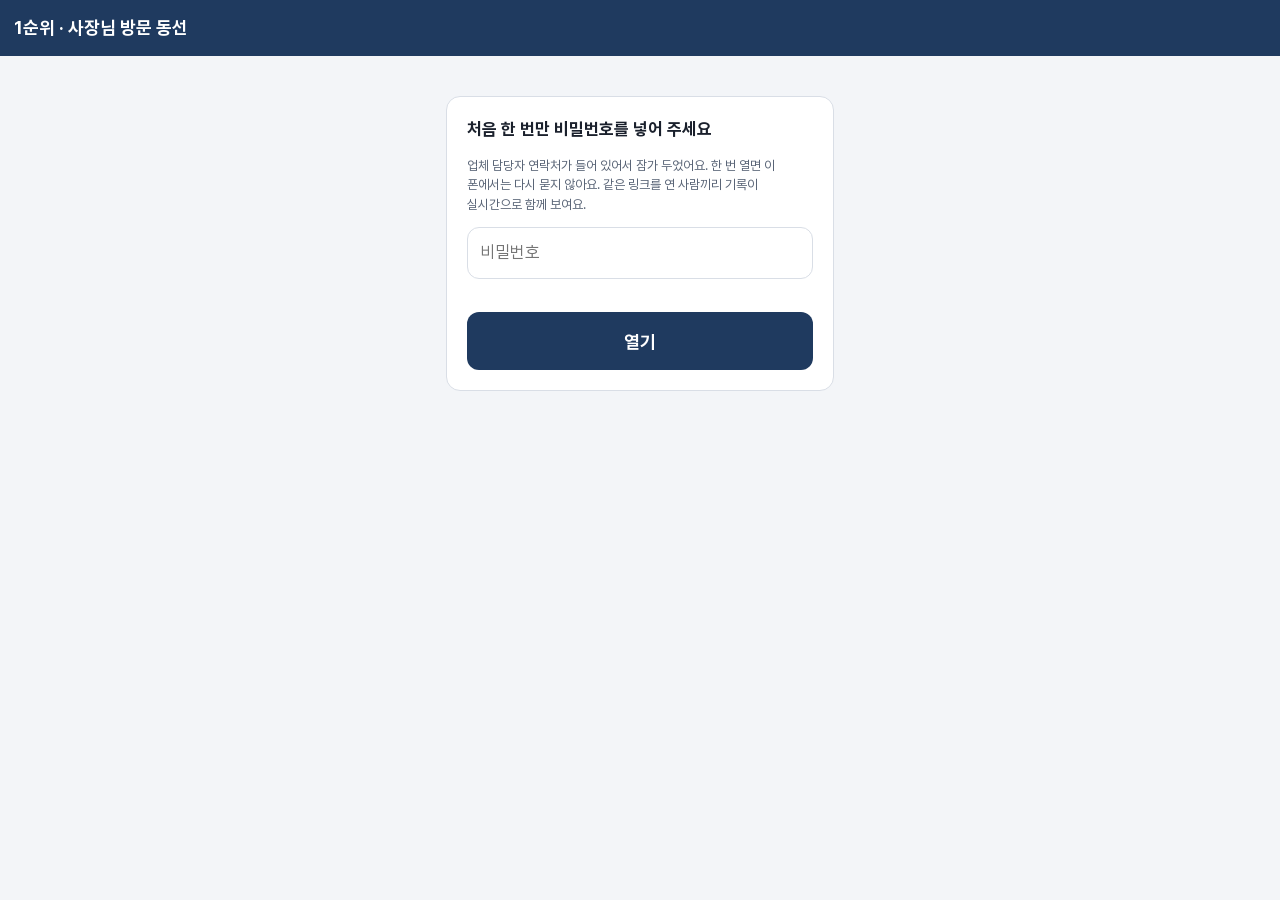
==== p1/index.html @ 14dbc997 "연결 상태 표시를 채널 상태로 판정, 재연결 시 전체 맞추기; 검증 보강" ====
<!doctype html>
<html lang="ko"><head><meta charset="utf-8">
<meta name="viewport" content="width=device-width,initial-scale=1,viewport-fit=cover">
<meta name="robots" content="noindex,nofollow">
<title>1순위 · 사장님 방문 동선 · EXPO 방문 기록</title>
<meta name="theme-color" content="#1f3a5f">
<meta name="apple-mobile-web-app-capable" content="yes">
<link rel="manifest" href="manifest.webmanifest">
<link rel="icon" href="icon.svg" type="image/svg+xml">
<link rel="apple-touch-icon" href="icon.svg">
<link rel="stylesheet" href="../shared/app.css?v=20261126b">
</head><body class="p1">
<noscript>이 화면은 자바스크립트가 켜져 있어야 열려요.</noscript>
<script>window.APP={id:'p1',title:'1순위 · 사장님 방문 동선',db:'expo2026-p1'};window.APP_VERSION='20261126b';</script>
<script src="../shared/supabase.js?v=20261126b"></script>
<script src="../shared/sync-config.js?v=20261126b"></script>
<script src="../shared/app.js?v=20261126b"></script>
</body></html>
---- shared/app.css ----
@font-face{font-family:'Pretendard';font-weight:400;font-display:swap;src:url(fonts/Pretendard-Regular.woff2) format('woff2')}
@font-face{font-family:'Pretendard';font-weight:700;font-display:swap;src:url(fonts/Pretendard-Bold.woff2) format('woff2')}
:root{--navy:#1f3a5f;--navy2:#2c5282;--orange:#e8772e;--blue:#3b6fd4;--bg:#f3f5f8;--line:#d9dee6;--ink:#1a202c;--sub:#5a6577;--ok:#1f8a4c;--warn:#b7791f}
*{box-sizing:border-box;-webkit-tap-highlight-color:transparent}
html,body{margin:0;background:var(--bg);color:var(--ink);font-family:'Pretendard',-apple-system,'Apple SD Gothic Neo','Malgun Gothic',sans-serif;font-size:17px;line-height:1.5;word-break:keep-all;overflow-wrap:anywhere}
button,input,textarea,select{font:inherit;color:inherit}
a{color:var(--navy2)}
.top{position:sticky;top:0;z-index:10;background:var(--navy);color:#fff;padding:calc(10px + env(safe-area-inset-top)) 14px 10px;display:flex;align-items:center;gap:10px;min-height:56px}
.top h1{font-size:18px;margin:0;flex:1;line-height:1.25}
.top .back{background:none;border:0;color:#fff;font-size:26px;min-width:44px;min-height:44px;padding:0;cursor:pointer}
.saved{font-size:13px;opacity:.9;white-space:nowrap}
.saved.dirty{color:#ffd58a}
main{padding:12px 12px calc(96px + env(safe-area-inset-bottom));max-width:720px;margin:0 auto}
.hint{background:#fff;border-left:5px solid var(--orange);border-radius:10px;padding:10px 12px;font-size:15px;color:var(--sub);margin-bottom:12px}
.prog{display:flex;justify-content:space-between;align-items:center;margin:4px 2px 10px;font-weight:700}
.bar{height:8px;background:#dfe5ee;border-radius:8px;overflow:hidden;margin-bottom:14px}.bar i{display:block;height:100%;background:var(--ok)}
.card{background:#fff;border:1px solid var(--line);border-radius:14px;padding:14px;margin-bottom:12px;box-shadow:0 1px 2px rgba(0,0,0,.04)}
.card.done{border-color:#9bd3b2;background:#f6fcf8}
.crow{display:flex;gap:12px;align-items:flex-start}
.mark{flex:0 0 38px;height:38px;border-radius:50%;display:flex;align-items:center;justify-content:center;color:#fff;font-weight:700;font-size:18px;background:var(--orange)}
.p2 .mark{background:var(--blue)}
.cmain{flex:1;min-width:0;cursor:pointer}
.cname{font-weight:700;font-size:19px;line-height:1.3}
.ctopic{color:var(--sub);font-size:15px}
.badge{display:inline-block;background:#3d4f66;color:#fff;font-size:13px;border-radius:6px;padding:2px 8px;margin-top:6px}
.badge.none{background:#eef1f5;color:var(--sub)}
.cask{font-size:15px;margin-top:8px;border-left:4px solid var(--orange);padding-left:8px}
.cstat{font-size:13px;color:var(--sub);margin-top:6px}
.chk{flex:0 0 auto;min-width:64px;min-height:56px;border-radius:12px;border:2px solid var(--line);background:#fff;font-weight:700;font-size:14px;cursor:pointer;padding:4px 6px}
.chk.on{background:var(--ok);border-color:var(--ok);color:#fff}
.sec{background:#fff;border:1px solid var(--line);border-radius:14px;padding:14px;margin-bottom:12px}
.sec h2{font-size:17px;margin:0 0 8px}
.sec ul{margin:0;padding-left:20px}.sec li{margin:3px 0}
.ask{background:#fff7ef;border-left:5px solid var(--orange);padding:10px 12px;border-radius:8px;font-weight:700}
.contact{display:flex;justify-content:space-between;align-items:center;gap:8px;padding:8px 0;border-top:1px solid #eef1f5}
.contact:first-of-type{border-top:0}
.tel{display:inline-flex;align-items:center;justify-content:center;min-height:48px;min-width:132px;padding:0 14px;border-radius:12px;background:#e8f0fb;color:var(--navy2);font-weight:700;text-decoration:none;white-space:nowrap}
label.f{display:block;font-weight:700;margin:12px 0 6px}
textarea,input[type=text],input[type=date],input[type=password]{width:100%;border:1.5px solid var(--line);border-radius:12px;padding:12px;background:#fff;font-size:17px}
textarea{min-height:96px;resize:vertical}
textarea:focus,input:focus{outline:none;border-color:var(--navy2);box-shadow:0 0 0 3px rgba(44,82,130,.15)}
.btn{display:inline-flex;align-items:center;justify-content:center;gap:6px;min-height:52px;padding:0 16px;border-radius:12px;border:0;background:var(--navy);color:#fff;font-weight:700;font-size:16px;cursor:pointer;text-decoration:none}
.btn.sub{background:#e8edf4;color:var(--navy)}
.btn.warn{background:#fdecec;color:#b42318}
.btn.big{width:100%;min-height:58px;font-size:18px}
.btns{display:grid;grid-template-columns:1fr 1fr;gap:8px;margin-top:8px}
.btns.one{grid-template-columns:1fr}
.visit{width:100%;min-height:60px;font-size:18px;border-radius:14px;border:2px solid var(--ok);background:#fff;color:var(--ok);font-weight:700;cursor:pointer}
.visit.on{background:var(--ok);color:#fff}
.photos{display:grid;grid-template-columns:repeat(3,1fr);gap:6px;margin-top:8px}
.ph{position:relative;aspect-ratio:1;border-radius:10px;overflow:hidden;background:#e5e9ef}
.ph img{width:100%;height:100%;object-fit:cover;display:block}
.ph button{position:absolute;top:4px;right:4px;width:36px;height:36px;border-radius:50%;border:0;background:rgba(0,0,0,.6);color:#fff;font-size:18px;cursor:pointer}
.small{font-size:13px;color:var(--sub)}
.nav{position:fixed;left:0;right:0;bottom:0;z-index:10;background:#fff;border-top:1px solid var(--line);display:grid;grid-template-columns:repeat(3,1fr);padding-bottom:env(safe-area-inset-bottom)}
.nav button{min-height:62px;border:0;background:none;font-weight:700;font-size:15px;color:var(--sub);cursor:pointer}
.nav button.on{color:var(--navy);box-shadow:inset 0 3px 0 var(--navy)}
.savebar{position:fixed;left:0;right:0;bottom:0;z-index:11;background:#fff;border-top:1px solid var(--line);padding:8px 12px calc(8px + env(safe-area-inset-bottom));display:flex;gap:8px;align-items:center}
.savebar .btn{flex:1}
.lock{max-width:420px;margin:40px auto;padding:0 16px}
.lock .sec{padding:20px}
.err{color:#b42318;font-weight:700;margin-top:8px;min-height:1.5em}
.toast{position:fixed;left:50%;bottom:90px;transform:translateX(-50%);background:#1a202c;color:#fff;padding:10px 16px;border-radius:12px;font-size:15px;z-index:50;opacity:0;transition:opacity .2s;pointer-events:none;max-width:90vw;text-align:center}
.toast.show{opacity:1}
.chkline{display:flex;align-items:center;gap:10px;min-height:48px;font-weight:700}
.chkline input{width:24px;height:24px}
.busy{opacity:.6;pointer-events:none}
/* ---- report (A4) ---- */
.rep-wrap{overflow-x:auto;margin-top:12px}
.rep{background:#fff;color:#111;width:100%;max-width:210mm;margin:0 auto;padding:14mm 12mm;font-size:12.5px;line-height:1.55;box-shadow:0 1px 4px rgba(0,0,0,.12)}
.rep h1{font-size:20px;margin:0 0 2px}
.rep .rmeta{color:#444;font-size:12px;border-bottom:2px solid #1f3a5f;padding-bottom:6px;margin-bottom:10px}
.rep h2{font-size:15px;margin:16px 0 6px;color:#1f3a5f}
.rep h3{font-size:14px;margin:0 0 4px}
.rep table{width:100%;border-collapse:collapse;font-size:12px}
.rep th,.rep td{border:1px solid #bbb;padding:4px 6px;text-align:left;vertical-align:top}
.rep th{background:#eef2f7}
.rep .co{border:1px solid #ccc;border-radius:6px;padding:8px 10px;margin:10px 0;break-inside:avoid-page}
.rep .lbl{font-weight:700;color:#1f3a5f}
.rep ul{margin:2px 0 4px;padding-left:18px}
.rep .rph{display:grid;grid-template-columns:repeat(3,1fr);gap:4px;margin-top:4px}
.rep .rph figure{margin:0}.rep .rph img{width:100%;height:42mm;object-fit:contain;background:#f4f4f4;border:1px solid #ddd}
.rep .rph figcaption{font-size:10px;color:#555;text-align:center}
.rep .opinion{white-space:pre-wrap;border:1px solid #ccc;background:#fafbfc;padding:8px;border-radius:6px}
.pre{white-space:pre-wrap}
@media print{
  @page{size:A4;margin:12mm}
  body{background:#fff}
  body.printing > *:not(#print-root){display:none!important}
  #print-root{display:block!important}
  #print-root .rep{box-shadow:none;padding:0;max-width:none;font-size:11.5pt}
}
#print-root{display:none}
/* ---- v2: 함께 쓰기·상태·녹음 ---- */
.who{position:sticky;top:56px;z-index:9;background:#e9eef5;border-bottom:1px solid var(--line);display:flex;flex-wrap:wrap;gap:4px 10px;align-items:center;padding:6px 14px;font-size:13px}
.who b{color:var(--navy)}
.net{border-radius:20px;padding:1px 8px;background:#f2d9d9;color:#8a1f1f;font-weight:700}
.net.on{background:#d6f0df;color:#14663a}
.net.off{background:#f6e7c8;color:#7a5410}
.peers{color:var(--sub)}
.mk{font-size:12px;color:#6b7686;margin-top:3px;min-height:1em}
.dash{display:grid;grid-template-columns:repeat(3,1fr);gap:8px;margin:4px 0 10px}
.dash .d{background:#fff;border:1px solid var(--line);border-radius:12px;text-align:center;padding:8px 4px;font-size:14px;color:var(--sub)}
.dash .d b{display:block;font-size:26px;color:var(--ink);line-height:1.1}
.dash .done b{color:var(--ok)}.dash .doing b{color:#c26a00}
.bar{display:flex}.bar .b-done{background:var(--ok)}.bar .b-doing{background:#f0a23b}
.stcol{display:flex;flex-direction:column;align-items:center;max-width:84px}
.chk.s-none{background:#fff;color:var(--sub)}
.chk.s-doing{background:#fff3e0;border-color:#f0a23b;color:#9a5600}
.chk.s-done{background:var(--ok);border-color:var(--ok);color:#fff}
.card.st-done{border-color:#9bd3b2;background:#f6fcf8}.card.st-doing{border-color:#f5c27d;background:#fffaf2}
.seg{display:grid;grid-template-columns:repeat(3,1fr);gap:6px}
.seg button{min-height:56px;border-radius:12px;border:2px solid var(--line);background:#fff;font-weight:700;font-size:17px;cursor:pointer;color:var(--sub)}
.seg button.on.s-none{border-color:#8a94a6;color:var(--ink)}
.seg button.on.s-doing{background:#fff3e0;border-color:#f0a23b;color:#9a5600}
.seg button.on.s-done{background:var(--ok);border-color:var(--ok);color:#fff}
.phw{display:flex;flex-direction:column}
.rep-btn{display:flex;align-items:center;justify-content:center;min-height:40px;margin-top:4px;border-radius:10px;background:#eef2f7;color:var(--navy);font-weight:700;font-size:14px;cursor:pointer}
.notice{background:#fff7e6;border:1px solid #f3d29a;color:#7a4b00;border-radius:10px;padding:8px 10px;font-size:14px;font-weight:700;margin-bottom:8px}
.rec{border-top:1px solid #eef1f5;padding-top:10px;margin-top:10px}
.rhead{display:flex;justify-content:space-between;align-items:center}
.rst{font-size:13px;font-weight:700;border-radius:20px;padding:2px 9px;background:#eef1f5;color:var(--sub)}
.rs-done{background:#d6f0df;color:#14663a}.rs-failed{background:#fde2e2;color:#a11}.rs-processing{background:#e3ecfb;color:#1d4fa8}.rs-pending,.rs-uploading{background:#f6e7c8;color:#7a5410}
.sumbox{background:#f4f8ff;border:1px solid #c9d8f2;border-radius:12px;padding:10px 12px;margin-top:8px}
.sumh{font-weight:700;color:var(--navy2);margin-bottom:4px}
.sumt{font-weight:700;margin-top:6px}
.sumbox ul{margin:2px 0;padding-left:18px}
.qa{margin:4px 0;font-size:15px}
.live{background:#fafafa;border:1px dashed #bbb;border-radius:10px;padding:8px;margin-top:8px;white-space:pre-wrap;min-height:48px;font-size:15px}
.live i{color:#888}
details.sub{margin-top:8px;background:#fafbfc;border:1px solid #e3e7ee;border-radius:10px;padding:6px 10px}
details.sub summary{cursor:pointer;font-weight:700;min-height:36px;display:flex;align-items:center;gap:6px}
.warnbox{border-color:#f3d29a;background:#fffaf0}
.rep .rsum{border-left:3px solid #c9d8f2;padding-left:8px;margin:6px 0}
.rep .sumt{font-weight:700;margin-top:4px}.rep .qa{font-size:12px}
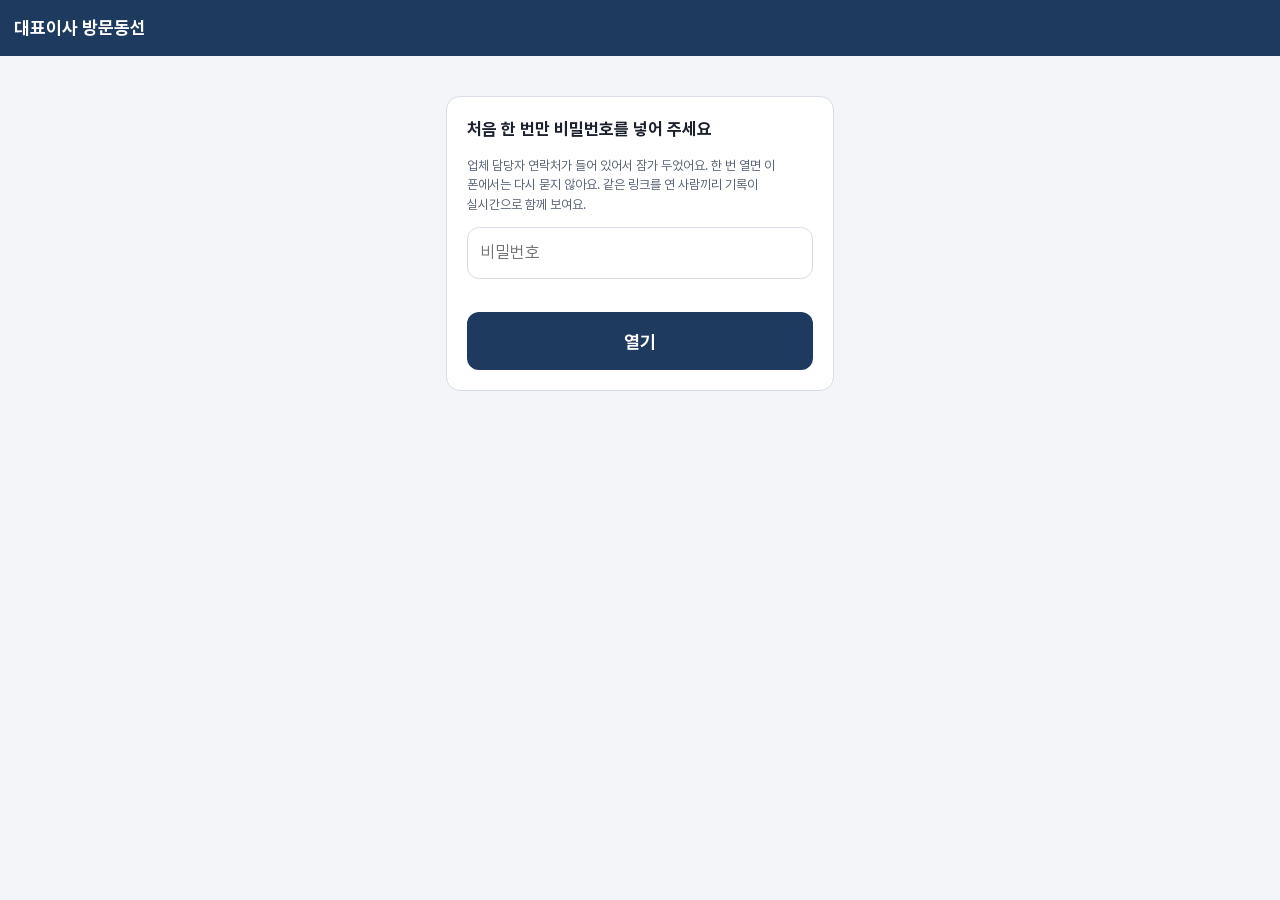
==== commit 16a36143: "이름 변경(대표이사 방문동선/후순위 방문동선), 잠금 해제 후 이름 고르기(암호화 목록, 번호 대신 이름 표시·설정에서 변경), 보고서 작성자; epoch 20261127a 유지;" ====
--- a/p1/index.html
+++ b/p1/index.html
@@ -2,17 +2,18 @@
 <html lang="ko"><head><meta charset="utf-8">
 <meta name="viewport" content="width=device-width,initial-scale=1,viewport-fit=cover">
 <meta name="robots" content="noindex,nofollow">
-<title>1순위 · 사장님 방문 동선 · EXPO 방문 기록</title>
+<title>대표이사 방문동선 · EXPO 방문 기록</title>
 <meta name="theme-color" content="#1f3a5f">
 <meta name="apple-mobile-web-app-capable" content="yes">
-<link rel="manifest" href="manifest.webmanifest">
+<link rel="manifest" href="manifest.webmanifest" id="mf">
+<script>if(new URLSearchParams(location.search).get("ns")==="test")document.getElementById("mf").href="manifest-test.webmanifest";</script>
 <link rel="icon" href="icon.svg" type="image/svg+xml">
 <link rel="apple-touch-icon" href="icon.svg">
-<link rel="stylesheet" href="../shared/app.css?v=20261126b">
+<link rel="stylesheet" href="../shared/app.css?v=20261127b">
 </head><body class="p1">
 <noscript>이 화면은 자바스크립트가 켜져 있어야 열려요.</noscript>
-<script>window.APP={id:'p1',title:'1순위 · 사장님 방문 동선',db:'expo2026-p1'};window.APP_VERSION='20261126b';</script>
-<script src="../shared/supabase.js?v=20261126b"></script>
-<script src="../shared/sync-config.js?v=20261126b"></script>
-<script src="../shared/app.js?v=20261126b"></script>
+<script>window.APP={id:'p1',title:'대표이사 방문동선',db:'expo2026-p1'};window.APP_VERSION='20261127b';</script>
+<script src="../shared/supabase.js?v=20261127b"></script>
+<script src="../shared/sync-config.js?v=20261127b"></script>
+<script src="../shared/app.js?v=20261127b"></script>
 </body></html>
--- a/shared/app.css
+++ b/shared/app.css
@@ -126,10 +126,9 @@
 .sumt{font-weight:700;margin-top:6px}
 .sumbox ul{margin:2px 0;padding-left:18px}
 .qa{margin:4px 0;font-size:15px}
-.live{background:#fafafa;border:1px dashed #bbb;border-radius:10px;padding:8px;margin-top:8px;white-space:pre-wrap;min-height:48px;font-size:15px}
-.live i{color:#888}
 details.sub{margin-top:8px;background:#fafbfc;border:1px solid #e3e7ee;border-radius:10px;padding:6px 10px}
 details.sub summary{cursor:pointer;font-weight:700;min-height:36px;display:flex;align-items:center;gap:6px}
 .warnbox{border-color:#f3d29a;background:#fffaf0}
 .rep .rsum{border-left:3px solid #c9d8f2;padding-left:8px;margin:6px 0}
 .rep .sumt{font-weight:700;margin-top:4px}.rep .qa{font-size:12px}
+.testns{display:inline-block;background:#b45309;color:#fff;font-size:12px;font-weight:700;border-radius:6px;padding:1px 7px;margin-right:6px}
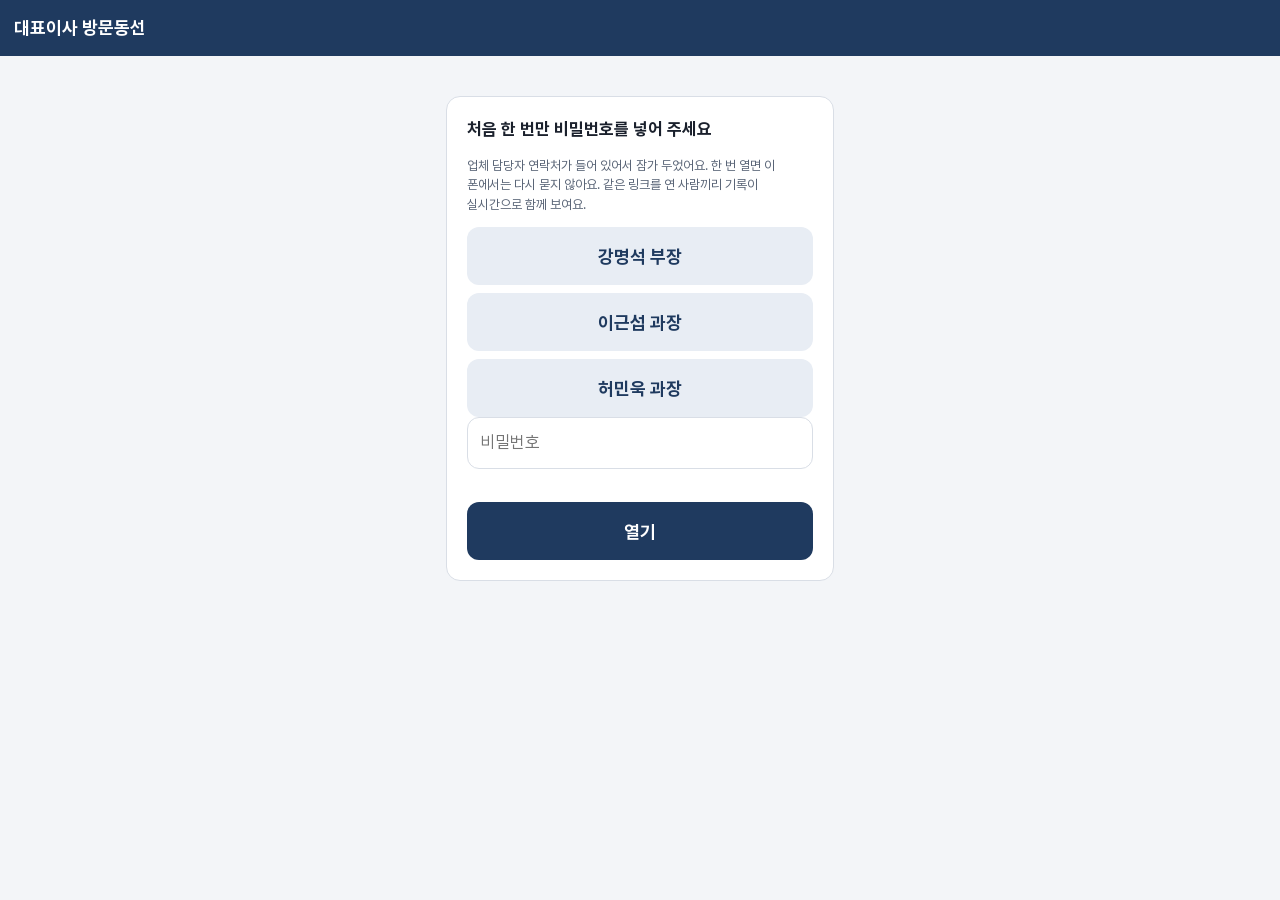
==== commit 7f63a25a: "잠금 화면에서 이름 고르기(3명, 선택 표시) + 비밀번호 → 바로 업체 목록; 따로 고르는 화면은 이름 없는 기기만; v20261127d (epoch 20261127a 유지)" ====
--- a/p1/index.html
+++ b/p1/index.html
@@ -9,11 +9,11 @@
 <script>if(new URLSearchParams(location.search).get("ns")==="test")document.getElementById("mf").href="manifest-test.webmanifest";</script>
 <link rel="icon" href="icon.svg" type="image/svg+xml">
 <link rel="apple-touch-icon" href="icon.svg">
-<link rel="stylesheet" href="../shared/app.css?v=20261127b">
+<link rel="stylesheet" href="../shared/app.css?v=20261127d">
 </head><body class="p1">
 <noscript>이 화면은 자바스크립트가 켜져 있어야 열려요.</noscript>
-<script>window.APP={id:'p1',title:'대표이사 방문동선',db:'expo2026-p1'};window.APP_VERSION='20261127b';</script>
-<script src="../shared/supabase.js?v=20261127b"></script>
-<script src="../shared/sync-config.js?v=20261127b"></script>
-<script src="../shared/app.js?v=20261127b"></script>
+<script>window.APP={id:'p1',title:'대표이사 방문동선',db:'expo2026-p1'};window.APP_VERSION='20261127d';</script>
+<script src="../shared/supabase.js?v=20261127d"></script>
+<script src="../shared/sync-config.js?v=20261127d"></script>
+<script src="../shared/app.js?v=20261127d"></script>
 </body></html>
